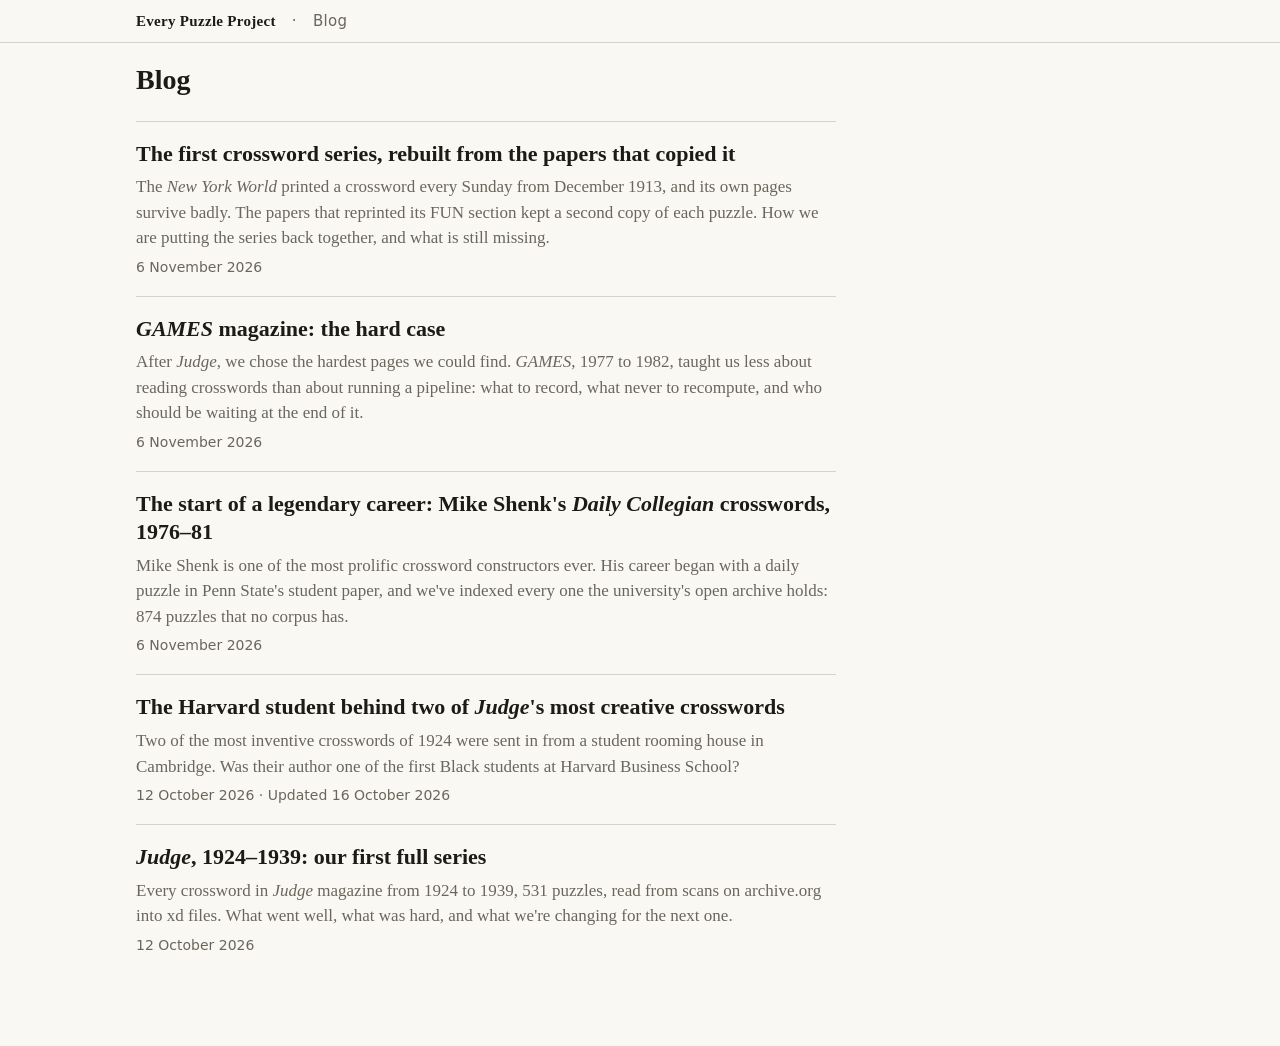
==== blog/index.html @ 61f44b2b "Move the blog under everypuzzleproject.org; home page card and newest posts blog/: the five posts, i" ====
<!doctype html>
<html lang="en">
<head>
<meta charset="utf-8">
<meta name="viewport" content="width=device-width,initial-scale=1">
<title>Every Puzzle Project: Blog</title>
<meta name="description" content="Notes from the Every Puzzle Project: what we find in old crosswords, and how we're preserving them.">
<meta property="og:type" content="website">
<meta property="og:site_name" content="Every Puzzle Project">
<meta property="og:title" content="Every Puzzle Project: Blog">
<meta property="og:url" content="https://everypuzzleproject.org/blog/">
<link rel="canonical" href="https://everypuzzleproject.org/blog/">
<link rel="canonical" href="https://everypuzzleproject.org/blog/">
<meta property="og:image" content="https://everypuzzleproject.org/img/social-card.png">
<link rel="icon" href="data:image/svg+xml,%3Csvg xmlns=%27http://www.w3.org/2000/svg%27 viewBox=%270 0 3 3%27%3E%3Crect width=%273%27 height=%273%27 fill=%27%23fff%27/%3E%3Crect width=%271%27 height=%271%27 fill=%27%231d1b17%27/%3E%3Crect x=%272%27 y=%272%27 width=%271%27 height=%271%27 fill=%27%231d1b17%27/%3E%3C/svg%3E">
<link rel="stylesheet" href="../site.css?v=202611061">
<style>
  .posts { max-width: 700px; list-style: none; padding: 0; margin: 24px 0; }
  .posts li { border-top: 1px solid var(--line); padding: 18px 0; }
  .posts a { font: 600 22px/1.3 var(--serif); color: var(--ink); text-decoration: none; }
  .posts a:hover { text-decoration: underline; }
  .posts p { font: 17px/1.5 var(--serif); color: var(--muted); margin: 6px 0 0; }
  .posts .date { font-size: 14px; color: var(--muted); margin-top: 6px; }
</style>
</head>
<body>
<header class="epp-header"><div class="wrap"><a href="../">Every Puzzle Project</a><a class="epp-page" href="./">Blog</a></div></header>
<main class="wrap">
<h1>Blog</h1>
<ul class="posts">
  <li><a href="newyorkworld.html">The first crossword series, rebuilt from the papers that copied it</a>
    <p>The <i>New York World</i> printed a crossword every Sunday from December 1913, and its own pages survive badly.
      The papers that reprinted its FUN section kept a second copy of each puzzle. How we are putting the series back
      together, and what is still missing.</p>
    <div class="date">6 November 2026</div></li>
  <li><a href="games.html"><i>GAMES</i> magazine: the hard case</a>
    <p>After <i>Judge</i>, we chose the hardest pages we could find. <i>GAMES</i>, 1977 to 1982, taught us less
      about reading crosswords than about running a pipeline: what to record, what never to recompute, and who
      should be waiting at the end of it.</p>
    <div class="date">6 November 2026</div></li>
  <li><a href="collegian.html">The start of a legendary career: Mike Shenk's <i>Daily Collegian</i> crosswords, 1976–81</a>
    <p>Mike Shenk is one of the most prolific crossword constructors ever. His career began with a daily puzzle in
      Penn State's student paper, and we've indexed every one the university's open archive holds: 874 puzzles that
      no corpus has.</p>
    <div class="date">6 November 2026</div></li>
  <li><a href="pelham.html">The Harvard student behind two of <i>Judge</i>'s most creative crosswords</a>
    <p>Two of the most inventive crosswords of 1924 were sent in from a student rooming house in Cambridge. Was their
      author one of the first Black students at Harvard Business School?</p>
    <div class="date">12 October 2026 · Updated 16 October 2026</div></li>
  <li><a href="judge.html"><i>Judge</i>, 1924–1939: our first full series</a>
    <p>Every crossword in <i>Judge</i> magazine from 1924 to 1939, 531 puzzles, read from scans on archive.org into xd
      files. What went well, what was hard, and what we're changing for the next one.</p>
    <div class="date">12 October 2026</div></li>
</ul>
</main>
</body>
</html>
---- site.css ----
/* Every Puzzle Project: shared stylesheet for everypuzzleproject.org and the
   publication status pages. Palette and type match blitz.xwordapp.com so the
   sites read as one family. Load it from https://everypuzzleproject.org/site.css
   and put the .epp-header bar at the top of the page (see README.md). */
:root {
  --bg: #faf8f3; --surface: #ffffff; --ink: #1d1b17; --muted: #6b665c; --line: #d9d3c6;
  --accent: #2f5d9e; --accent-soft: #dfe8f5; --word: #f3e6b0; --cur: #f0c84a;
  --bad: #c0392b; --good: #2e7d4f; --warm: #d9822b; --block: #1d1b17;
  --serif: "Iowan Old Style", "Palatino Linotype", Palatino, Georgia, serif;
  --sans: system-ui, -apple-system, "Segoe UI", sans-serif;
}
@media (prefers-color-scheme: dark) {
  :root:not([data-theme="light"]) {
    --bg: #17161a; --surface: #1f1e23; --ink: #ece8df; --muted: #a29d92; --line: #3a3832;
    --accent: #8fb3ea; --accent-soft: #2a3447; --word: #4a4126; --cur: #8a6d1c;
    --bad: #ef7a6c; --good: #6fcf97; --warm: #e8a35c; --block: #000;
  }
}
:root[data-theme="dark"] {
  --bg: #17161a; --surface: #1f1e23; --ink: #ece8df; --muted: #a29d92; --line: #3a3832;
  --accent: #8fb3ea; --accent-soft: #2a3447; --word: #4a4126; --cur: #8a6d1c;
  --bad: #ef7a6c; --good: #6fcf97; --warm: #e8a35c; --block: #000;
}
* { box-sizing: border-box; }
body { margin: 0; background: var(--bg); color: var(--ink); font: 16px/1.5 var(--sans); }
a { color: var(--accent); }
.wrap { max-width: 1040px; margin: 0 auto; padding: 20px 16px 48px; }
.muted { color: var(--muted); }
h1 { font: 600 28px/1.2 var(--serif); margin: 0 0 4px; }
h2 { font: 600 20px var(--serif); margin: 28px 0 8px; }

/* The shared header bar: "Every Puzzle Project · <page name>", with a link home. */
.epp-header { border-bottom: 1px solid var(--line); background: var(--bg); }
.epp-header .wrap { padding-top: 12px; padding-bottom: 12px; display: flex; flex-wrap: wrap; gap: 6px 16px; align-items: baseline; }
.epp-header a { color: var(--ink); text-decoration: none; font: 600 15px var(--serif); letter-spacing: .02em; }
.epp-header a:hover { text-decoration: underline; }
.epp-header .epp-page { color: var(--muted); font: 15px var(--sans); }
.epp-header .epp-page::before { content: "·"; margin-right: 16px; }
.epp-header nav { margin-left: auto; display: flex; gap: 16px; }
.epp-header nav a { font: 500 15px var(--sans); color: var(--accent); }
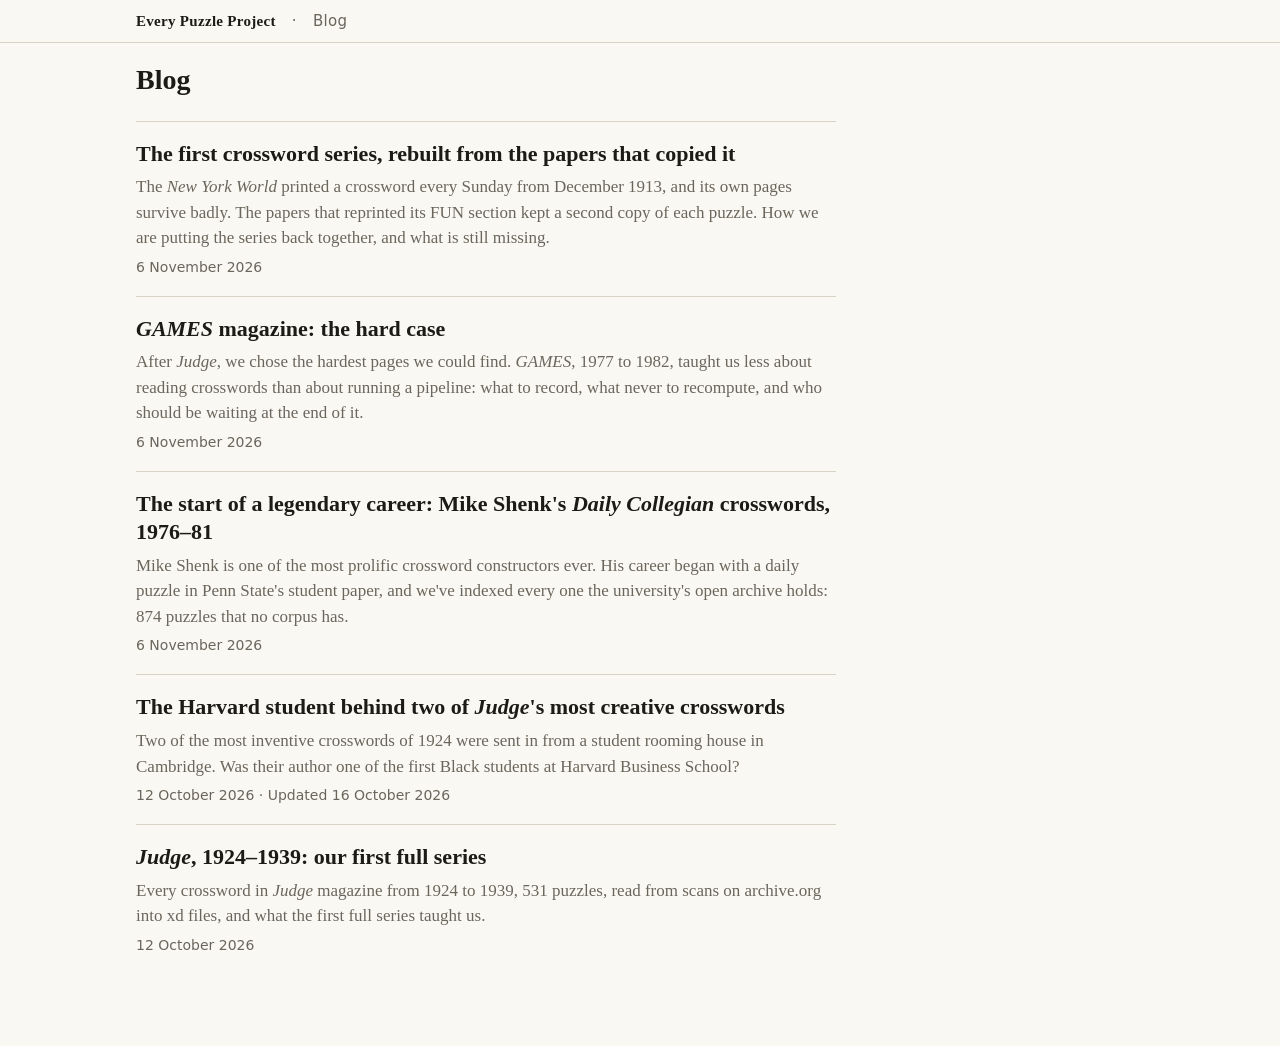
==== commit d85059d0: "Blog: cut the posts' explanations of what they leave out; one voice across the five Every closing no" ====
--- a/blog/index.html
+++ b/blog/index.html
@@ -49,7 +49,7 @@
     <div class="date">12 October 2026 · Updated 16 October 2026</div></li>
   <li><a href="judge.html"><i>Judge</i>, 1924–1939: our first full series</a>
     <p>Every crossword in <i>Judge</i> magazine from 1924 to 1939, 531 puzzles, read from scans on archive.org into xd
-      files. What went well, what was hard, and what we're changing for the next one.</p>
+      files, and what the first full series taught us.</p>
     <div class="date">12 October 2026</div></li>
 </ul>
 </main>
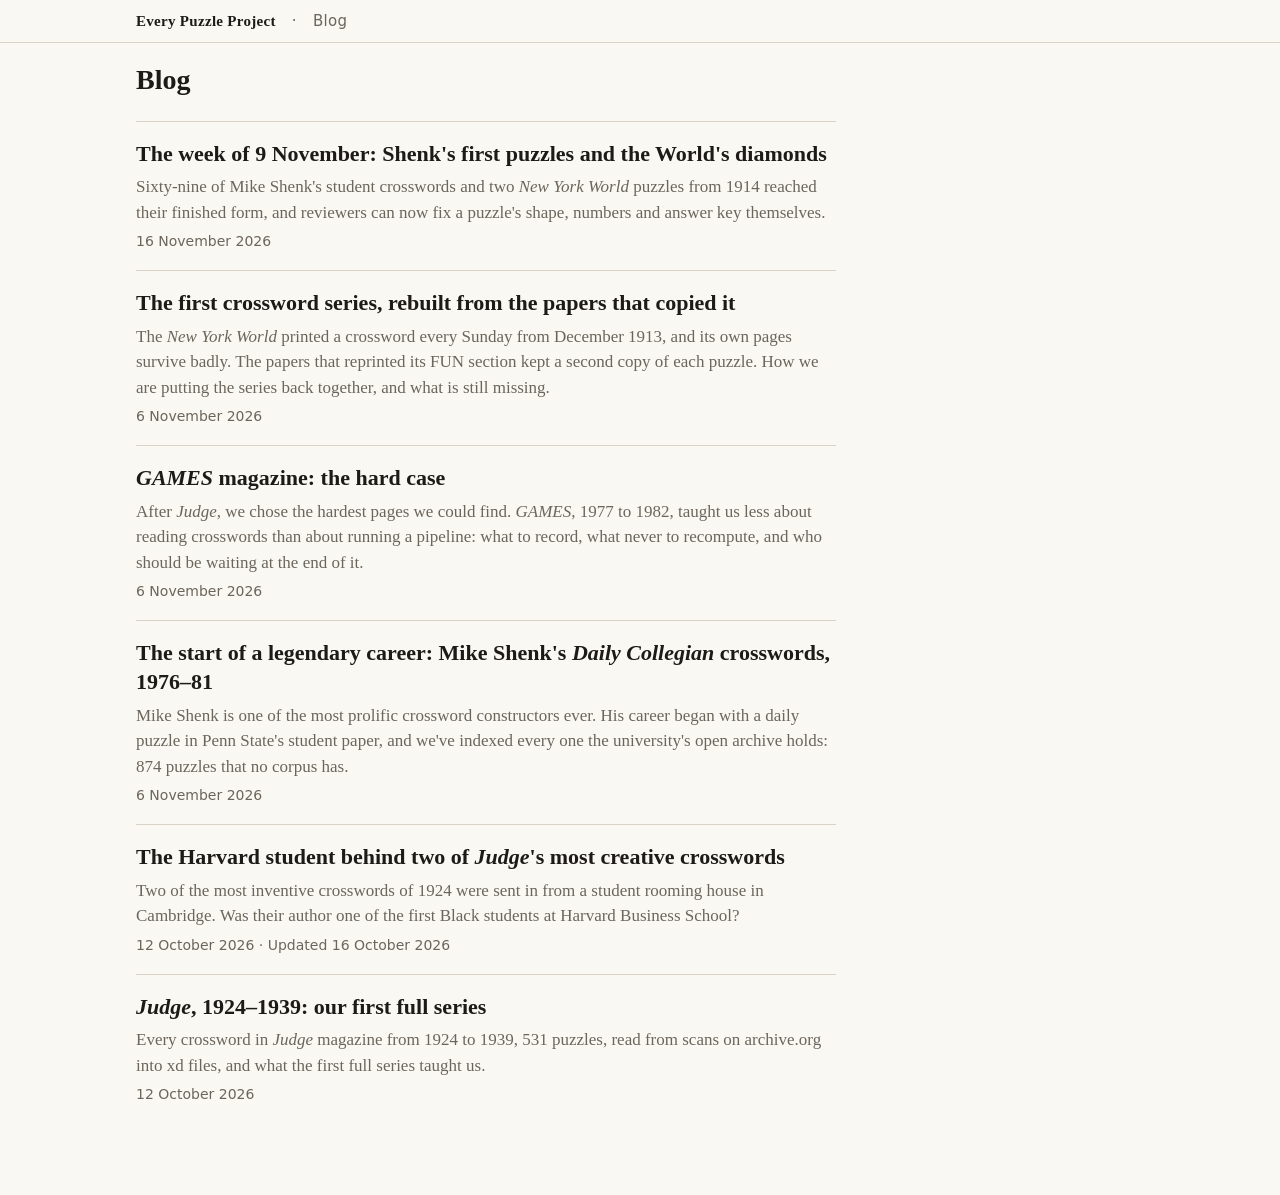
==== commit 22bde496: "Blog draft: the week of 9 November (Collegian's first 69, World Nos. 11-12, reviewer tools) Draft fo" ====
--- a/blog/index.html
+++ b/blog/index.html
@@ -28,6 +28,10 @@
 <main class="wrap">
 <h1>Blog</h1>
 <ul class="posts">
+  <li><a href="week-2026-11-09.html">The week of 9 November: Shenk's first puzzles and the World's diamonds</a>
+    <p>Sixty-nine of Mike Shenk's student crosswords and two <i>New York World</i> puzzles from 1914 reached their
+      finished form, and reviewers can now fix a puzzle's shape, numbers and answer key themselves.</p>
+    <div class="date">16 November 2026</div></li>
   <li><a href="newyorkworld.html">The first crossword series, rebuilt from the papers that copied it</a>
     <p>The <i>New York World</i> printed a crossword every Sunday from December 1913, and its own pages survive badly.
       The papers that reprinted its FUN section kept a second copy of each puzzle. How we are putting the series back
